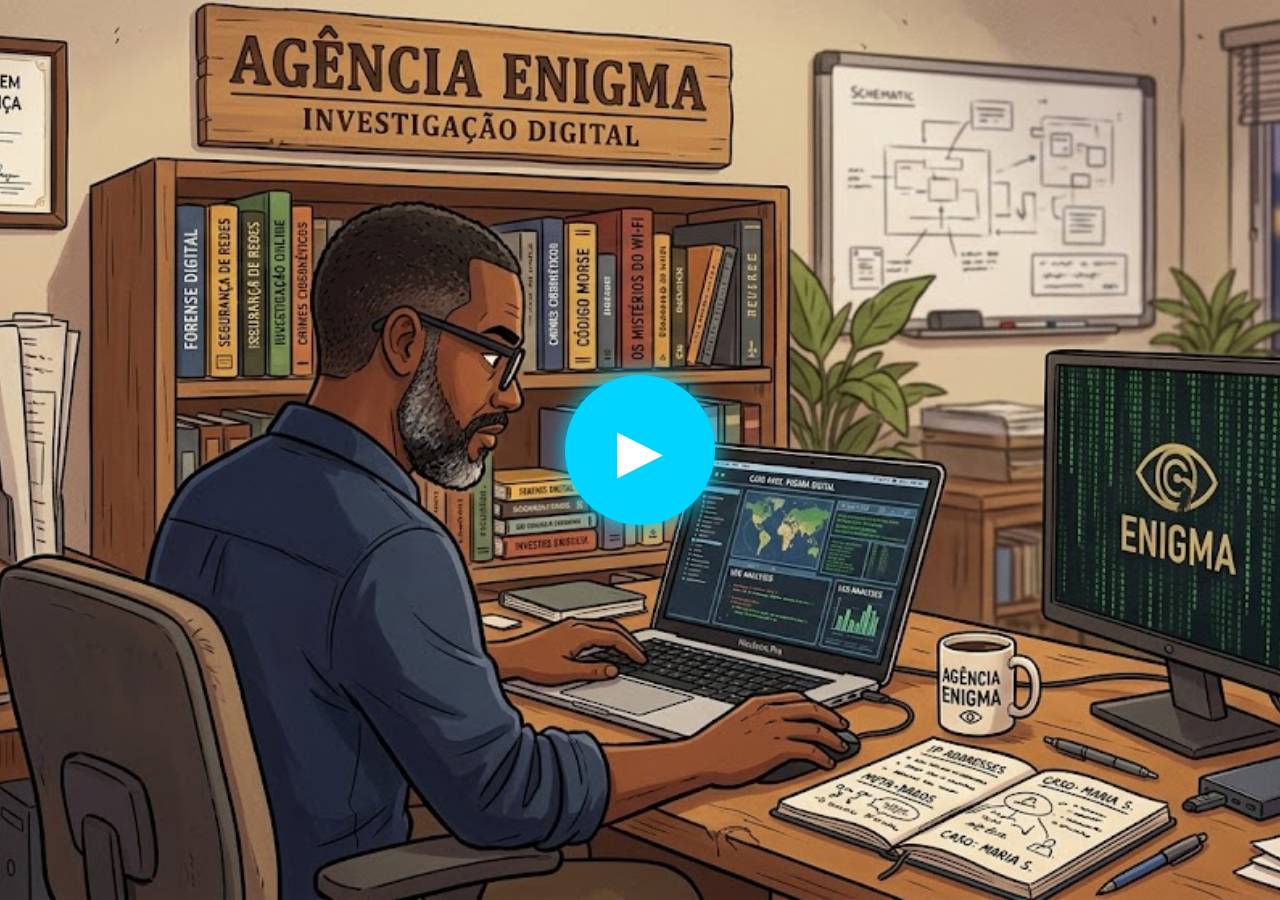
==== index.html @ c97aad94 "Add files via upload" ====
<!DOCTYPE html>
<html lang="pt-BR">
<head>
<meta charset="UTF-8">
<meta name="viewport" content="width=device-width, initial-scale=1.0">

<title>Mistério Digital</title>

<link rel="stylesheet" href="style.css">
</head>

<body>

<div id="telaInicial">

    <button id="playButton">
        ▶
    </button>

</div>

<audio id="intro" src="audio/introducao.mp3"></audio>

<script src="script.js"></script>

</body>
</html>
---- style.css ----
body {
    margin: 0;
    height: 100vh;

    display: flex;
    justify-content: center;
    align-items: center;

    background-image: url("imagens/fundo.jpg");
    background-size: cover;
    background-position: center;
    background-repeat: no-repeat;

    font-family: Arial, sans-serif;
}

#playButton {
    width: 150px;
    height: 150px;

    border: none;
    border-radius: 50%;

    font-size: 60px;

    cursor: pointer;

    background: #00d4ff;
    color: white;

    box-shadow: 0 0 25px #00d4ff;

    transition: 0.3s;
}

#playButton:hover {
    transform: scale(1.1);
    box-shadow: 0 0 50px #00ffff;
}
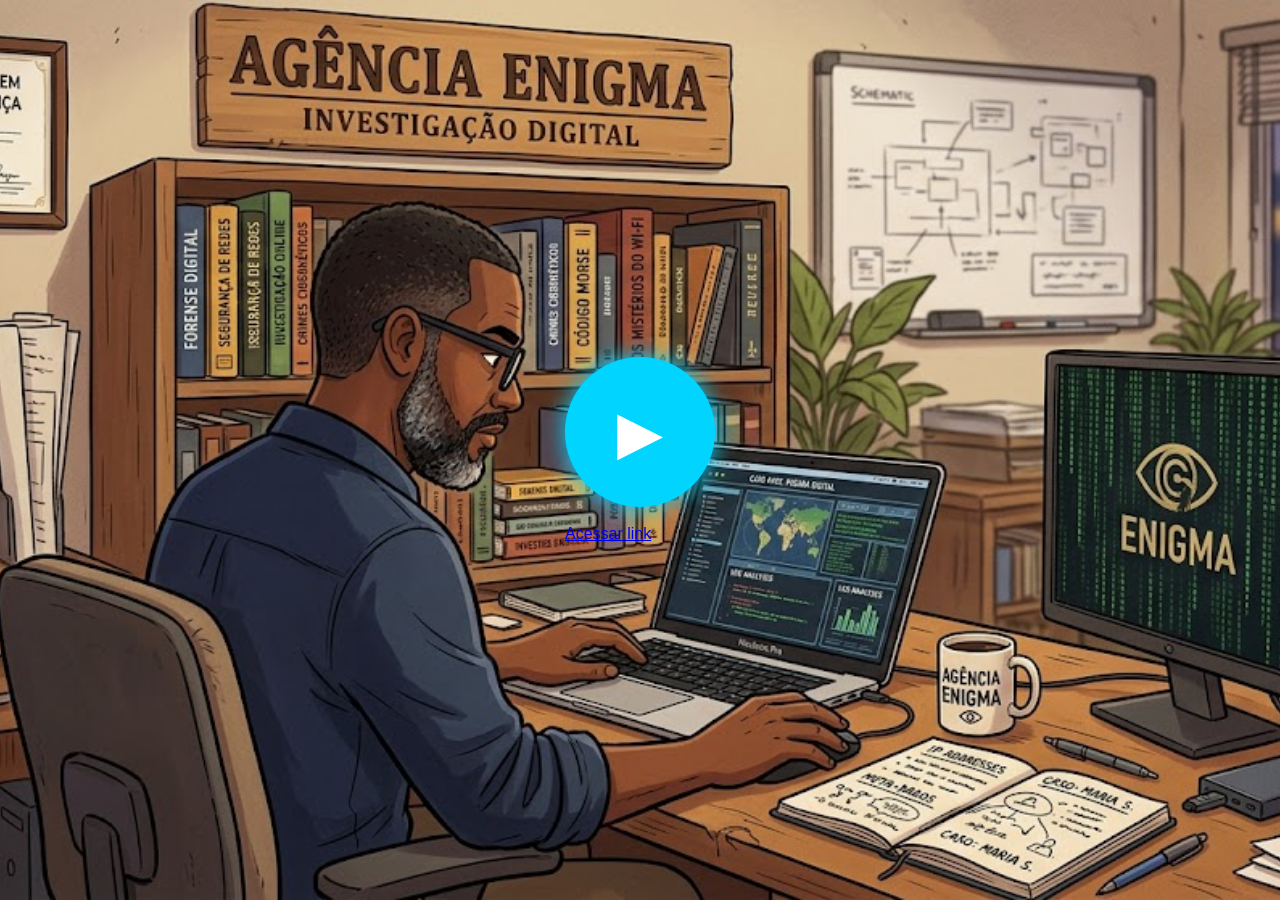
==== commit 39ba16f5: "Add link to access HTML file in index.html Added a link to access the HTML file directly." ====
--- a/index.html
+++ b/index.html
@@ -17,6 +17,10 @@
         ▶
     </button>
 
+<br><br>
+<a href="file:///C:/Users/celomar.silveira/Desktop/Mist%C3%A9rio-digital2.0/index.html" target="_blank">Acessar link</a>
+
+    
 </div>
 
 <audio id="intro" src="audio/introducao.mp3"></audio>
